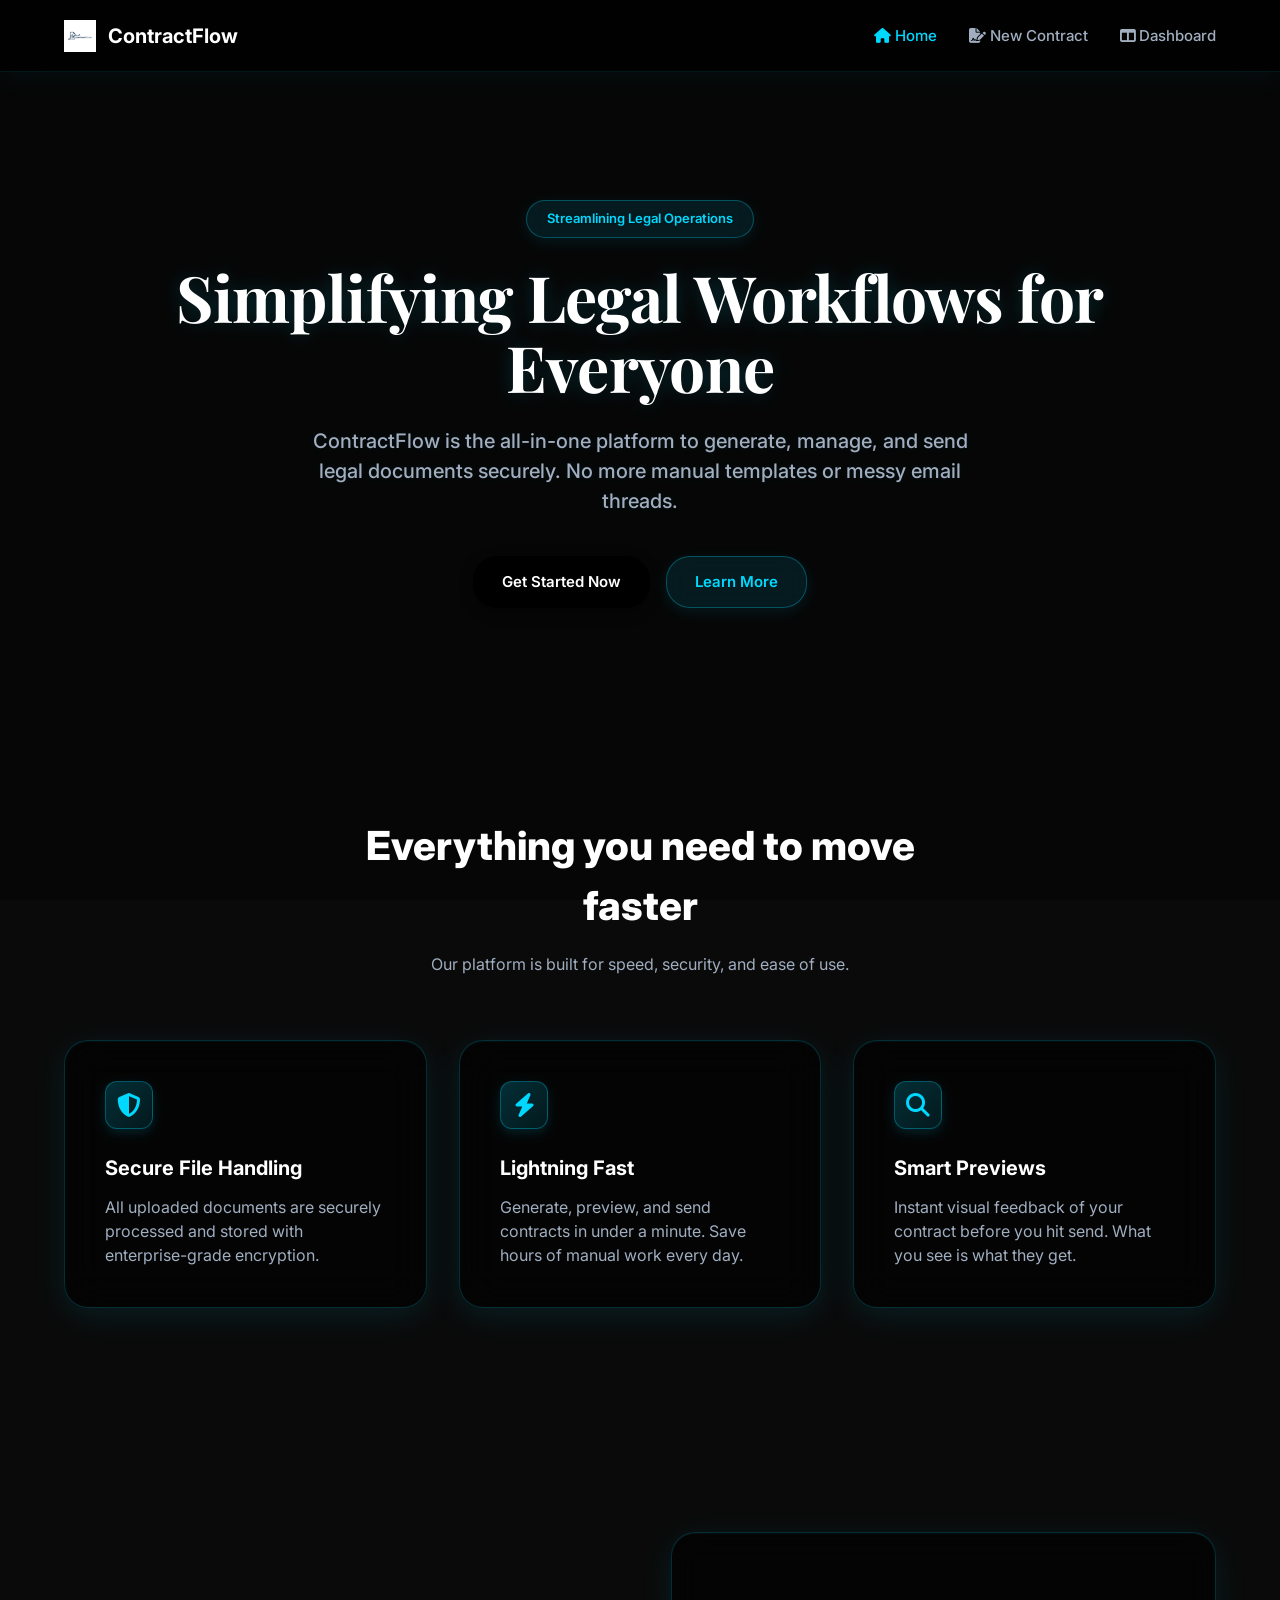
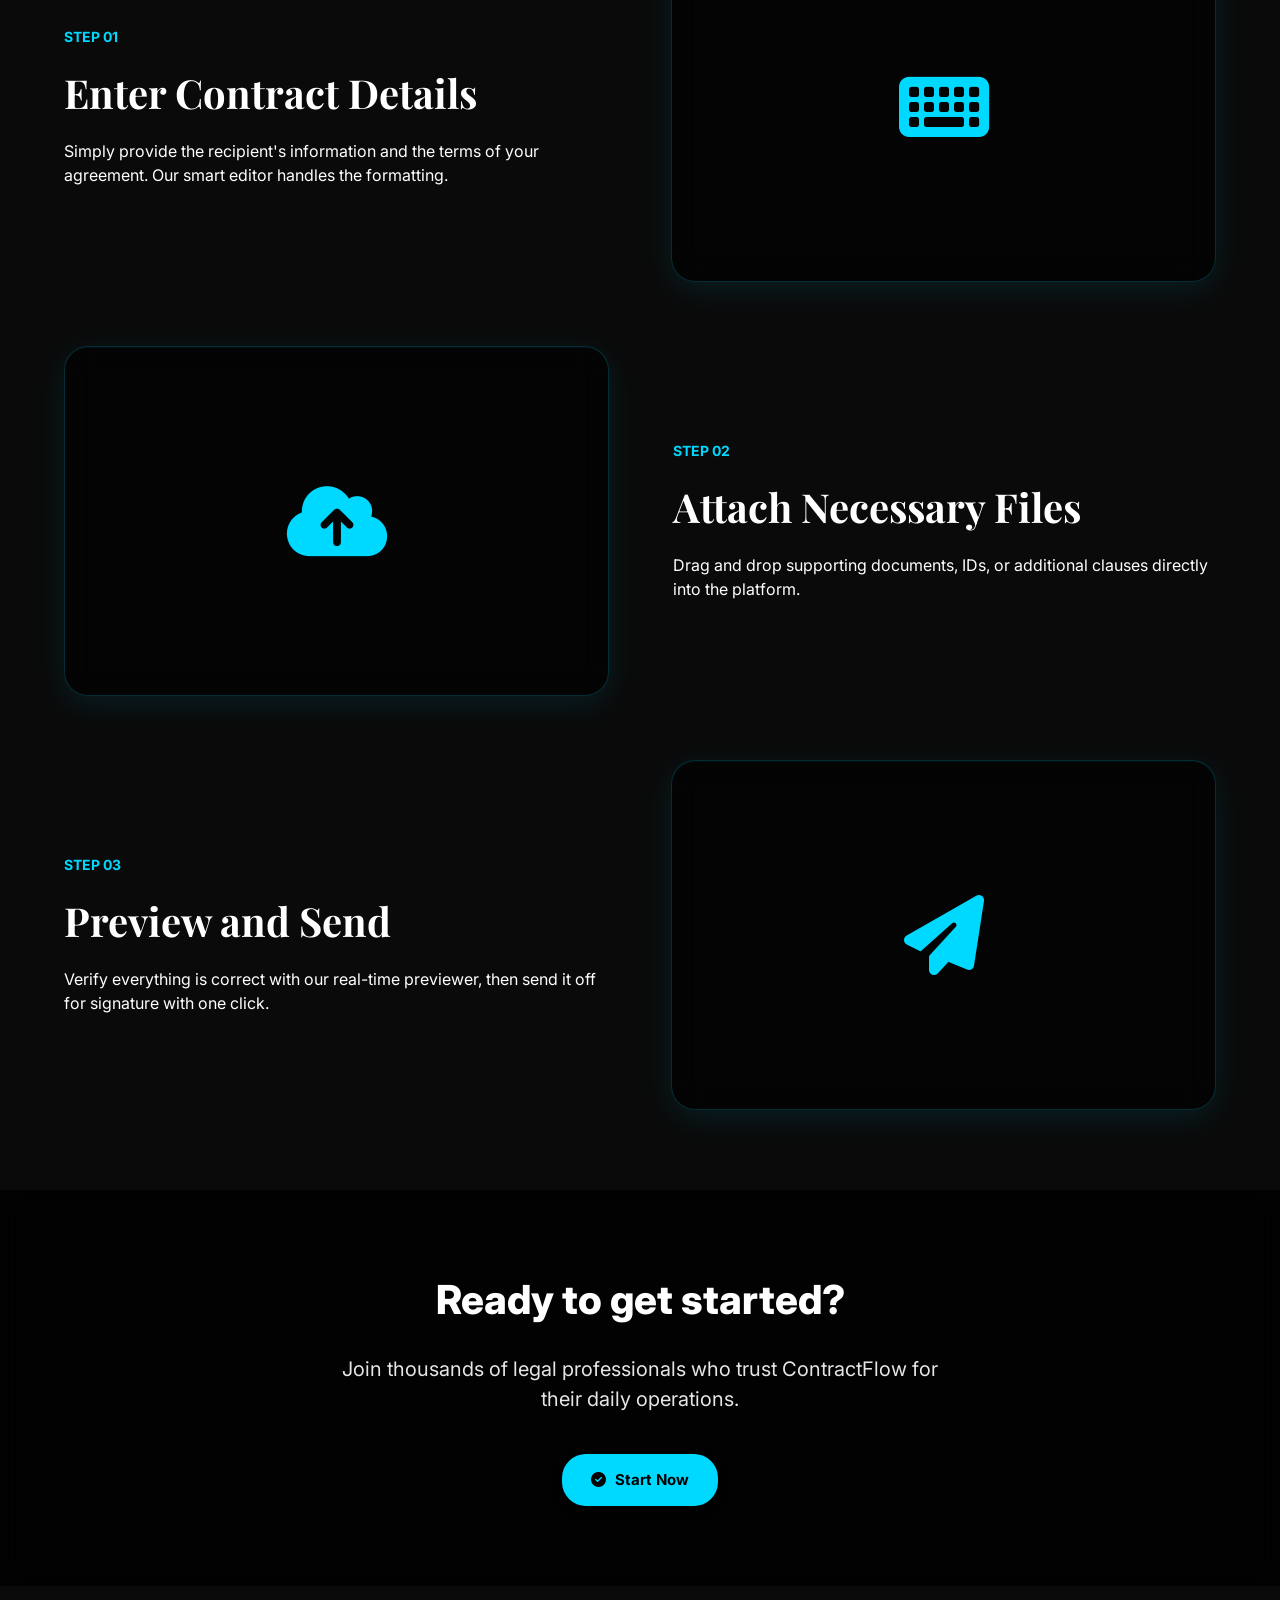
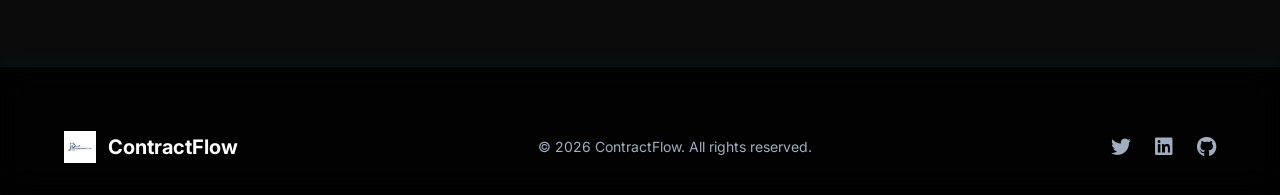
==== index.html @ 4ea2d88c "Initial commit: Add project files" ====
<!DOCTYPE html>
<html lang="en">
<head>
    <meta charset="UTF-8">
    <meta name="viewport" content="width=device-width, initial-scale=1.0">
    <title>ContractFlow | Modern Legal Workflows</title>
    <meta name="description" content="Generate, preview, and send legal contracts in minutes with ContractFlow.">
    <link rel="stylesheet" href="styles.css">
    <link rel="preconnect" href="https://fonts.googleapis.com">
    <link rel="preconnect" href="https://fonts.gstatic.com" crossorigin>
    <link href="https://fonts.googleapis.com/css2?family=Inter:wght@400;500;600;700;800&family=Playfair+Display:wght@700&display=swap" rel="stylesheet">
    <link rel="stylesheet" href="https://cdnjs.cloudflare.com/ajax/libs/font-awesome/6.4.0/css/all.min.css">
</head>
<body>
    <div class="bg-canvas">
        <iframe class="spline-iframe" src="https://my.spline.design/copy-r7EDDtjbL0PECKddyI3Adsd2/" frameborder="0" title="Spline Background"></iframe>
    </div>
    <header>
        <div class="container">
            <a href="index.html" class="logo">
                <img src="logo.png" alt="ContractFlow Logo">
                <span>ContractFlow</span>
            </a>
            <nav>
                <ul>
                    <li><a href="index.html" class="active"><i class="fa-solid fa-house"></i> Home</a></li>
                    <li><a href="new-contract.html"><i class="fa-solid fa-file-signature"></i> New Contract</a></li>
                    <li><a href="dashboard.html"><i class="fa-solid fa-table-columns"></i> Dashboard</a></li>
                </ul>
            </nav>
        </div>
    </header>

    <main>
        <section class="section hero">
            <div class="container">
                <span class="badge">Streamlining Legal Operations</span>
                <h1>Simplifying Legal Workflows for Everyone</h1>
                <p>ContractFlow is the all-in-one platform to generate, manage, and send legal documents securely. No more manual templates or messy email threads.</p>
                <div class="hero-actions">
                    <a href="new-contract.html" class="btn btn-primary">Get Started Now</a>
                    <a href="#features" class="btn btn-secondary">Learn More</a>
                </div>
            </div>
        </section>

        <section id="features" class="section">
            <div class="container">
                <div style="text-align: center; max-width: 600px; margin: 0 auto;">
                    <h2 style="font-size: 2.5rem; font-weight: 800; margin-bottom: 1rem; color: #ffffff;">Everything you need to move faster</h2>
                    <p style="color: var(--text-muted);">Our platform is built for speed, security, and ease of use.</p>
                </div>
                
                <div class="features-grid">
                    <div class="feature-card">
                        <div class="feature-icon"><i class="fa-solid fa-shield-halved"></i></div>
                        <h3>Secure File Handling</h3>
                        <p>All uploaded documents are securely processed and stored with enterprise-grade encryption.</p>
                    </div>
                    <div class="feature-card">
                        <div class="feature-icon"><i class="fa-solid fa-bolt"></i></div>
                        <h3>Lightning Fast</h3>
                        <p>Generate, preview, and send contracts in under a minute. Save hours of manual work every day.</p>
                    </div>
                    <div class="feature-card">
                        <div class="feature-icon"><i class="fa-solid fa-magnifying-glass"></i></div>
                        <h3>Smart Previews</h3>
                        <p>Instant visual feedback of your contract before you hit send. What you see is what they get.</p>
                    </div>
                </div>
            </div>
        </section>

        <section class="section">
            <div class="container">
                <div class="steps-container">
                    <div class="step-item">
                        <div class="step-content">
                            <span class="step-number">Step 01</span>
                            <h3>Enter Contract Details</h3>
                            <p>Simply provide the recipient's information and the terms of your agreement. Our smart editor handles the formatting.</p>
                        </div>
                        <div class="step-image">
                            <i class="fa-solid fa-keyboard" style="font-size: 5rem; color: var(--accent);"></i>
                        </div>
                    </div>
                    <div class="step-item">
                        <div class="step-content">
                            <span class="step-number">Step 02</span>
                            <h3>Attach Necessary Files</h3>
                            <p>Drag and drop supporting documents, IDs, or additional clauses directly into the platform.</p>
                        </div>
                        <div class="step-image">
                            <i class="fa-solid fa-cloud-arrow-up" style="font-size: 5rem; color: var(--accent);"></i>
                        </div>
                    </div>
                    <div class="step-item">
                        <div class="step-content">
                            <span class="step-number">Step 03</span>
                            <h3>Preview and Send</h3>
                            <p>Verify everything is correct with our real-time previewer, then send it off for signature with one click.</p>
                        </div>
                        <div class="step-image">
                            <i class="fa-solid fa-paper-plane" style="font-size: 5rem; color: var(--accent);"></i>
                        </div>
                    </div>
                </div>
            </div>
        </section>

        <section class="section" style="background: rgba(0, 0, 0, 0.8); backdrop-filter: blur(10px); color: white; text-align: center;">
            <div class="container">
                <h2 style="font-size: 2.5rem; font-weight: 800; margin-bottom: 1.5rem;">Ready to get started?</h2>
                <p style="font-size: 1.25rem; opacity: 0.9; margin-bottom: 2.5rem; max-width: 600px; margin-left: auto; margin-right: auto;">Join thousands of legal professionals who trust ContractFlow for their daily operations.</p>
                <a href="new-contract.html" class="btn btn-primary" style="background: #00d9ff; color: #000000; font-weight: 700; border-radius: var(--radius-xl);">
                    <i class="fa-solid fa-circle-check"></i> Start Now
                </a>
            </div>
        </section>
    </main>

    <footer class="main-footer">
        <div class="container">
            <div class="footer-content">
                <div class="logo">
                    <img src="logo.png" alt="ContractFlow Logo">
                    <span>ContractFlow</span>
                </div>
                <div class="copyright">
                    &copy; 2026 ContractFlow. All rights reserved.
                </div>
                <div style="display: flex; gap: 1.5rem; font-size: 1.25rem; color: var(--text-muted);">
                    <i class="fa-brands fa-twitter"></i>
                    <i class="fa-brands fa-linkedin"></i>
                    <i class="fa-brands fa-github"></i>
                </div>
            </div>
        </div>
    </footer>
</body>
</html>
---- styles.css ----
:root {
    /* Dark Theme - Black 3D Spline Alignment */
    --primary: #000000;
    --primary-soft: #1a1a1a;
    --accent: #00d9ff;
    --accent-light: #33e5ff;
    --background: #0a0a0a;
    --secondary-bg: #1a1a1a;
    --glass-bg: rgba(0, 0, 0, 0.8);
    --glass-border: rgba(255, 255, 255, 0.15);
    --glass-bg-dark: rgba(0, 0, 0, 0.5);
    --text-main: #ffffff;
    --text-muted: #a0aec0;
    --border: #2d3748;
    --white: #ffffff;
    --shadow-lg: 0 20px 40px rgba(0, 0, 0, 0.6);
    --shadow-md: 0 10px 24px rgba(0, 0, 0, 0.4);

    /* Typography */
    --font-sans: 'Inter', -apple-system, BlinkMacSystemFont, "Segoe UI", Roboto, sans-serif;
    --font-serif: 'Playfair Display', serif;
    /* Premium Serif for Headings */

    /* Spacing & Borders */
    --radius-xl: 1.5rem;
    --radius-lg: 1rem;
    --radius-md: 0.75rem;
    --radius-sm: 0.5rem;
    --shadow-glass: 0 8px 32px 0 rgba(0, 217, 255, 0.1);
}

* {
    margin: 0;
    padding: 0;
    box-sizing: border-box;
}

body {
    font-family: var(--font-sans);
    color: var(--text-main);
    background-color: var(--background);
    line-height: 1.5;
    -webkit-font-smoothing: antialiased;
    overflow-x: hidden;
}

/* Fixed Spline Background - Optimized for 3D */
.bg-canvas {
    position: fixed;
    top: 0;
    left: 0;
    width: 100%;
    height: 100%;
    z-index: 0;
    pointer-events: auto;
    overflow: hidden;
}

/* Spline Iframe Container */
.spline-iframe {
    width: 100%;
    height: 100%;
    position: absolute;
    top: 0;
    left: 0;
    display: block;
    border: 0;
}

.bg-canvas::after {
    content: "";
    position: absolute;
    inset: 0;
    background: rgba(0, 0, 0, 0.45);
    pointer-events: none;
}

/* CSS Fallback for Spline Aesthetic - Dark 3D Theme */
.spline-fallback {
    position: absolute;
    top: 0;
    left: 0;
    width: 100%;
    height: 100%;
    background: 
        radial-gradient(circle at 30% 40%, rgba(0, 217, 255, 0.2) 0%, transparent 30%),
        radial-gradient(circle at 70% 20%, rgba(0, 217, 255, 0.15) 0%, transparent 30%),
        radial-gradient(circle at 50% 70%, rgba(0, 217, 255, 0.1) 0%, transparent 40%),
        linear-gradient(180deg, rgba(10, 10, 10, 0.9) 0%, rgba(10, 10, 10, 0.95) 100%);
    filter: blur(60px);
    opacity: 0.9;
    animation: moveGradients 25s infinite alternate ease-in-out;
    z-index: 0;
}

@keyframes moveGradients {
    0% {
        transform: scale(1) translate(0, 0);
    }

    50% {
        transform: scale(1.1) translate(3%, 3%);
    }

    100% {
        transform: scale(1.15) translate(6%, 8%);
    }
}

a {
    text-decoration: none;
    color: inherit;
}

ul {
    list-style: none;
}

main {
    position: relative;
    z-index: 5;
}

/* Let swipe/drag reach Spline except on interactive UI controls */
header,
main,
footer {
    pointer-events: none;
}

a,
button,
input,
textarea,
select,
label,
.btn,
.upload-area,
.modal-overlay,
.modal-content,
.form-container,
table,
.feature-card {
    pointer-events: auto;
}

/* Layout Containers */
.container {
    max-width: 1200px;
    margin: 0 auto;
    padding: 0 1.5rem;
}

.section {
    padding: 5rem 0;
    position: relative;
    z-index: 10;
}

/* Header & Navigation - Enhanced for 3D Dark Theme */
header {
    height: 4.5rem;
    display: flex;
    align-items: center;
    border-bottom: 1px solid rgba(0, 217, 255, 0.1);
    position: sticky;
    top: 0;
    background: rgba(0, 0, 0, 0.8);
    backdrop-filter: blur(20px);
    -webkit-backdrop-filter: blur(20px);
    box-shadow: 0 4px 30px rgba(0, 217, 255, 0.05);
    z-index: 100;
}

header .container {
    display: flex;
    justify-content: space-between;
    align-items: center;
    width: 100%;
}

.logo {
    display: flex;
    align-items: center;
    gap: 0.75rem;
    font-weight: 700;
    font-size: 1.25rem;
    color: var(--text-main);
}

.logo img {
    height: 2rem;
    width: 2rem;
    object-fit: contain;
}

nav ul {
    display: flex;
    gap: 2rem;
}

nav a {
    font-size: 0.9375rem;
    font-weight: 500;
    color: var(--text-muted);
    transition: color 0.2s;
}

nav a:hover,
nav a.active {
    color: var(--accent);
}

nav .nav-btn {
    background: var(--primary);
    color: var(--white);
    padding: 0.5rem 1rem;
    border-radius: var(--radius-sm);
}

/* Buttons */
.btn {
    display: inline-flex;
    align-items: center;
    justify-content: center;
    padding: 0.85rem 1.75rem;
    font-weight: 600;
    border-radius: var(--radius-xl);
    transition: all 0.2s cubic-bezier(0.4, 0, 0.2, 1);
    cursor: pointer;
    border: 1px solid transparent;
    gap: 0.6rem;
    font-size: 0.9375rem;
}

.btn-primary {
    background-color: var(--primary);
    color: var(--white);
    box-shadow: 0 4px 14px 0 rgba(0, 0, 0, 0.4);
}

.btn-primary:hover {
    background-color: #00d9ff;
    color: #000000;
    transform: translateY(-2px);
    box-shadow: 0 6px 20px rgba(0, 217, 255, 0.4);
}

.btn-secondary {
    background: rgba(0, 217, 255, 0.1);
    backdrop-filter: blur(12px);
    color: var(--accent);
    border: 1px solid rgba(0, 217, 255, 0.3);
    box-shadow: 0 4px 15px rgba(0, 217, 255, 0.1);
}

.btn-secondary:hover {
    background: rgba(0, 217, 255, 0.2);
    border-color: var(--accent-light);
    color: var(--accent-light);
    box-shadow: 0 8px 24px rgba(0, 217, 255, 0.3);
}

/* Hero Section - Optimized for 3D Background */
.hero {
    text-align: center;
    padding-top: 8rem;
    padding-bottom: 8rem;
    position: relative;
    z-index: 10;
}

.badge {
    display: inline-block;
    padding: 0.5rem 1.25rem;
    background: rgba(0, 217, 255, 0.1);
    backdrop-filter: blur(12px);
    border: 1px solid rgba(0, 217, 255, 0.3);
    border-radius: 9999px;
    font-size: 0.8125rem;
    font-weight: 600;
    color: var(--accent);
    margin-bottom: 1.5rem;
    box-shadow: 0 4px 15px rgba(0, 217, 255, 0.1);
}

.hero h1 {
    font-family: var(--font-serif);
    font-size: 4rem;
    font-weight: 700;
    line-height: 1.1;
    color: #ffffff;
    margin-bottom: 1.5rem;
    letter-spacing: -0.01em;
    text-shadow: 0 0 20px rgba(0, 217, 255, 0.2);
}

.hero p {
    font-size: 1.25rem;
    color: var(--text-muted);
    max-width: 42rem;
    margin: 0 auto 2.5rem;
    font-weight: 500;
    text-shadow: 0 0 10px rgba(0, 217, 255, 0.1);
}

.hero-actions {
    display: flex;
    justify-content: center;
    gap: 1rem;
}

/* Feature Cards - 3D Enhanced */
.features-grid {
    display: grid;
    grid-template-columns: repeat(auto-fit, minmax(280px, 1fr));
    gap: 2rem;
    margin-top: 4rem;
    position: relative;
    z-index: 10;
}

.feature-card {
    padding: 2.5rem;
    background: rgba(0, 0, 0, 0.6);
    backdrop-filter: blur(20px);
    -webkit-backdrop-filter: blur(20px);
    border: 1px solid rgba(0, 217, 255, 0.2);
    border-radius: var(--radius-xl);
    transition: all 0.3s cubic-bezier(0.4, 0, 0.2, 1);
    box-shadow: 0 8px 32px rgba(0, 217, 255, 0.1), inset 0 1px 1px rgba(0, 217, 255, 0.05);
}

.feature-card:hover {
    border-color: var(--accent-light);
    box-shadow: 0 12px 48px rgba(0, 217, 255, 0.2), inset 0 1px 1px rgba(0, 217, 255, 0.1);
    transform: translateY(-6px);
    background: rgba(0, 217, 255, 0.05);
}

.feature-icon {
    width: 3rem;
    height: 3rem;
    background: linear-gradient(135deg, rgba(0, 217, 255, 0.2), rgba(0, 217, 255, 0.1));
    border-radius: var(--radius-md);
    display: flex;
    align-items: center;
    justify-content: center;
    color: var(--accent);
    margin-bottom: 1.5rem;
    font-size: 1.5rem;
    border: 1px solid rgba(0, 217, 255, 0.3);
    box-shadow: 0 4px 12px rgba(0, 217, 255, 0.15);
}

.feature-card h3 {
    font-size: 1.25rem;
    font-weight: 700;
    margin-bottom: 0.75rem;
}

.feature-card p {
    color: var(--text-muted);
}

/* Steps Section */
.steps-container {
    display: flex;
    flex-direction: column;
    gap: 4rem;
    margin-top: 4rem;
}

.step-item {
    display: flex;
    align-items: center;
    gap: 4rem;
}

.step-item:nth-child(even) {
    flex-direction: row-reverse;
}

.step-content {
    flex: 1;
}

.step-number {
    font-size: 0.875rem;
    font-weight: 700;
    color: var(--accent);
    text-transform: uppercase;
    margin-bottom: 1rem;
    display: block;
}

.step-content h3 {
    font-family: var(--font-serif);
    font-size: 2.5rem;
    font-weight: 700;
    margin-bottom: 1rem;
}

.step-image {
    flex: 1;
    background: rgba(0, 0, 0, 0.6);
    backdrop-filter: blur(15px);
    -webkit-backdrop-filter: blur(15px);
    border-radius: var(--radius-xl);
    height: 350px;
    display: flex;
    align-items: center;
    justify-content: center;
    border: 1px solid rgba(0, 217, 255, 0.2);
    box-shadow: 0 8px 32px rgba(0, 217, 255, 0.1), inset 0 1px 1px rgba(0, 217, 255, 0.05);
}

/* Form Styling - 3D Enhanced Dark Theme */
.form-container {
    max-width: 600px;
    margin: 4rem auto;
    padding: 3rem;
    background: rgba(0, 0, 0, 0.7);
    backdrop-filter: blur(25px);
    border: 1px solid rgba(0, 217, 255, 0.2);
    border-radius: var(--radius-xl);
    box-shadow: 0 12px 40px rgba(0, 217, 255, 0.15), inset 0 1px 1px rgba(0, 217, 255, 0.05);
    position: relative;
    z-index: 10;
}

.form-group {
    margin-bottom: 1.5rem;
}

.form-group label {
    display: block;
    font-size: 0.875rem;
    font-weight: 600;
    margin-bottom: 0.5rem;
}

.form-group label span {
    color: #ef4444;
}

.form-control {
    width: 100%;
    padding: 0.75rem 1rem;
    border: 1px solid rgba(0, 217, 255, 0.3);
    border-radius: var(--radius-md);
    font-family: inherit;
    font-size: 0.9375rem;
    transition: all 0.2s;
    background: rgba(255, 255, 255, 0.05);
    color: var(--text-main);
}

.form-control:focus {
    outline: none;
    border-color: var(--accent);
    box-shadow: 0 0 0 3px rgba(0, 217, 255, 0.2);
    background: rgba(0, 217, 255, 0.05);
}

textarea.form-control {
    min-height: 150px;
    resize: vertical;
}

/* Upload Area */
.upload-area {
    border: 2px dashed var(--accent);
    border-radius: var(--radius-md);
    padding: 3rem 2rem;
    text-align: center;
    cursor: pointer;
    transition: all 0.3s cubic-bezier(0.4, 0, 0.2, 1);
    background: rgba(0, 217, 255, 0.05);
    backdrop-filter: blur(12px);
}

.upload-area:hover {
    border-color: var(--accent-light);
    background: rgba(0, 217, 255, 0.15);
    box-shadow: 0 4px 20px rgba(0, 217, 255, 0.3);
}

.upload-icon {
    font-size: 2.5rem;
    color: var(--text-muted);
    margin-bottom: 1rem;
}

/* Dashboard Table */
.dashboard-header {
    display: flex;
    justify-content: space-between;
    align-items: center;
    margin-bottom: 2rem;
}

.search-bar {
    display: flex;
    gap: 1rem;
    flex: 1;
    max-width: 400px;
}

.table-container {
    background: rgba(0, 0, 0, 0.6);
    border: 1px solid rgba(0, 217, 255, 0.2);
    border-radius: var(--radius-lg);
    overflow: hidden;
    box-shadow: 0 8px 32px rgba(0, 217, 255, 0.1);
}

table {
    width: 100%;
    border-collapse: collapse;
    text-align: left;
}

th {
    background: rgba(0, 0, 0, 0.8);
    padding: 1rem 1.5rem;
    font-size: 0.75rem;
    font-weight: 600;
    color: var(--accent);
    text-transform: uppercase;
    letter-spacing: 0.05em;
    border-bottom: 1px solid rgba(0, 217, 255, 0.2);
}

td {
    padding: 1rem 1.5rem;
    border-bottom: 1px solid rgba(0, 217, 255, 0.15);
    font-size: 0.875rem;
    color: var(--text-muted);
}

tr:last-child td {
    border-bottom: none;
}

.status-pill {
    padding: 0.25rem 0.75rem;
    border-radius: 9999px;
    font-size: 0.75rem;
    font-weight: 600;
}

.status-sent {
    background: rgba(0, 217, 255, 0.2);
    color: #00d9ff;
}

/* Footer */
.main-footer {
    padding: 4rem 0 2rem;
    border-top: 1px solid rgba(0, 217, 255, 0.1);
    margin-top: 5rem;
    background: rgba(0, 0, 0, 0.8);
    backdrop-filter: blur(15px);
    -webkit-backdrop-filter: blur(15px);
    position: relative;
    z-index: 10;
    box-shadow: 0 -4px 20px rgba(0, 217, 255, 0.05);
}

.footer-content {
    display: flex;
    justify-content: space-between;
    align-items: center;
}

.copyright {
    color: var(--text-muted);
    font-size: 0.875rem;
}

/* Modal / Preview Styles */
.modal-overlay {
    position: fixed;
    top: 0;
    left: 0;
    width: 100%;
    height: 100%;
    background: rgba(0, 0, 0, 0.8);
    display: none;
    align-items: center;
    justify-content: center;
    z-index: 1000;
    backdrop-filter: blur(4px);
}

.modal-content {
    background: rgba(10, 10, 10, 0.95);
    padding: 3rem;
    border-radius: var(--radius-lg);
    max-width: 800px;
    width: 90%;
    max-height: 90vh;
    overflow-y: auto;
    position: relative;
    border: 1px solid rgba(0, 217, 255, 0.2);
    box-shadow: 0 20px 60px rgba(0, 217, 255, 0.2);
}

/* Spline iframe z-index fix */
.spline-iframe {
    z-index: 1;
    position: relative;
}

.preview-document {
    padding: 2rem;
    border: 1px solid rgba(0, 217, 255, 0.2);
    background: rgba(0, 0, 0, 0.4);
    box-shadow: 0 4px 15px rgba(0, 217, 255, 0.1);
    margin-bottom: 2rem;
    border-radius: var(--radius-md);
    color: var(--text-main);
}

/* Responsive */
@media (max-width: 768px) {
    .hero h1 {
        font-size: 2.5rem;
    }

    .step-item,
    .step-item:nth-child(even) {
        flex-direction: column;
        gap: 2rem;
    }

    .hero-actions {
        flex-direction: column;
    }

    .footer-content {
        flex-direction: column;
        gap: 2rem;
        text-align: center;
    }
}
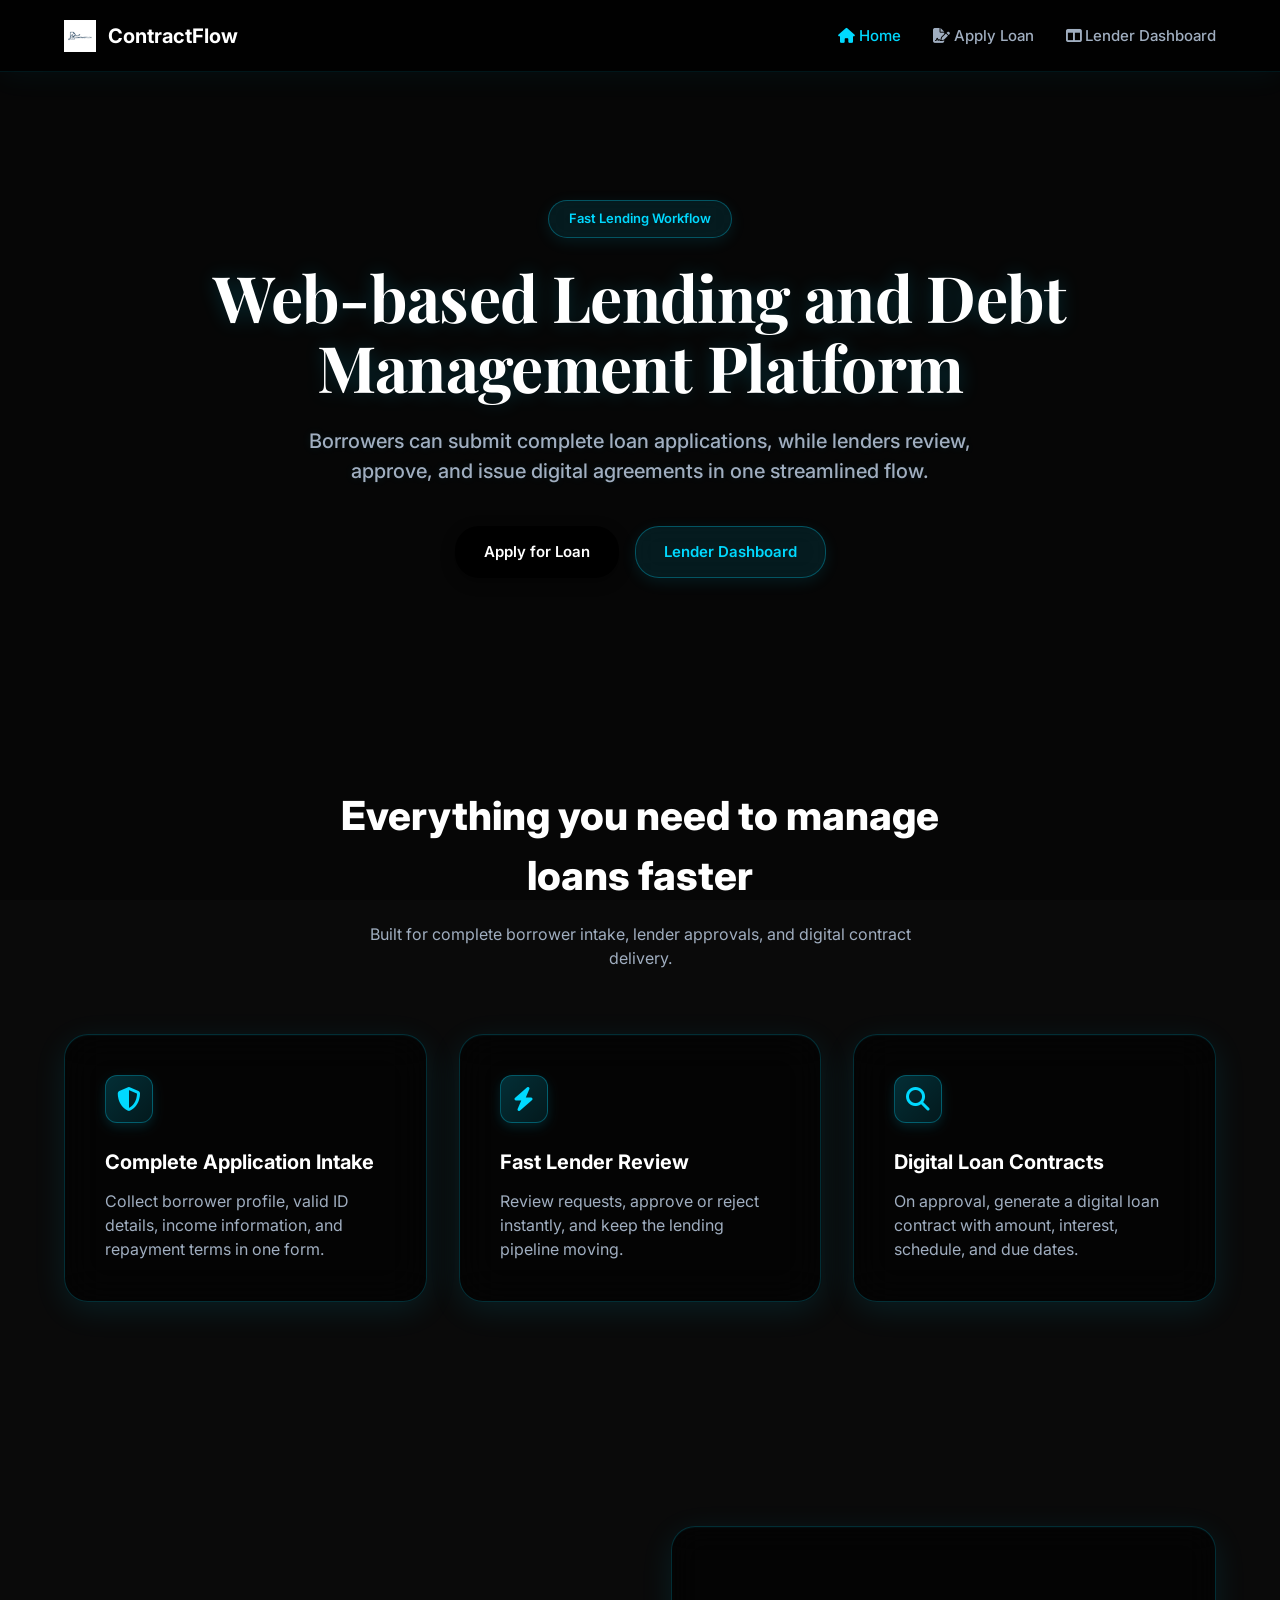
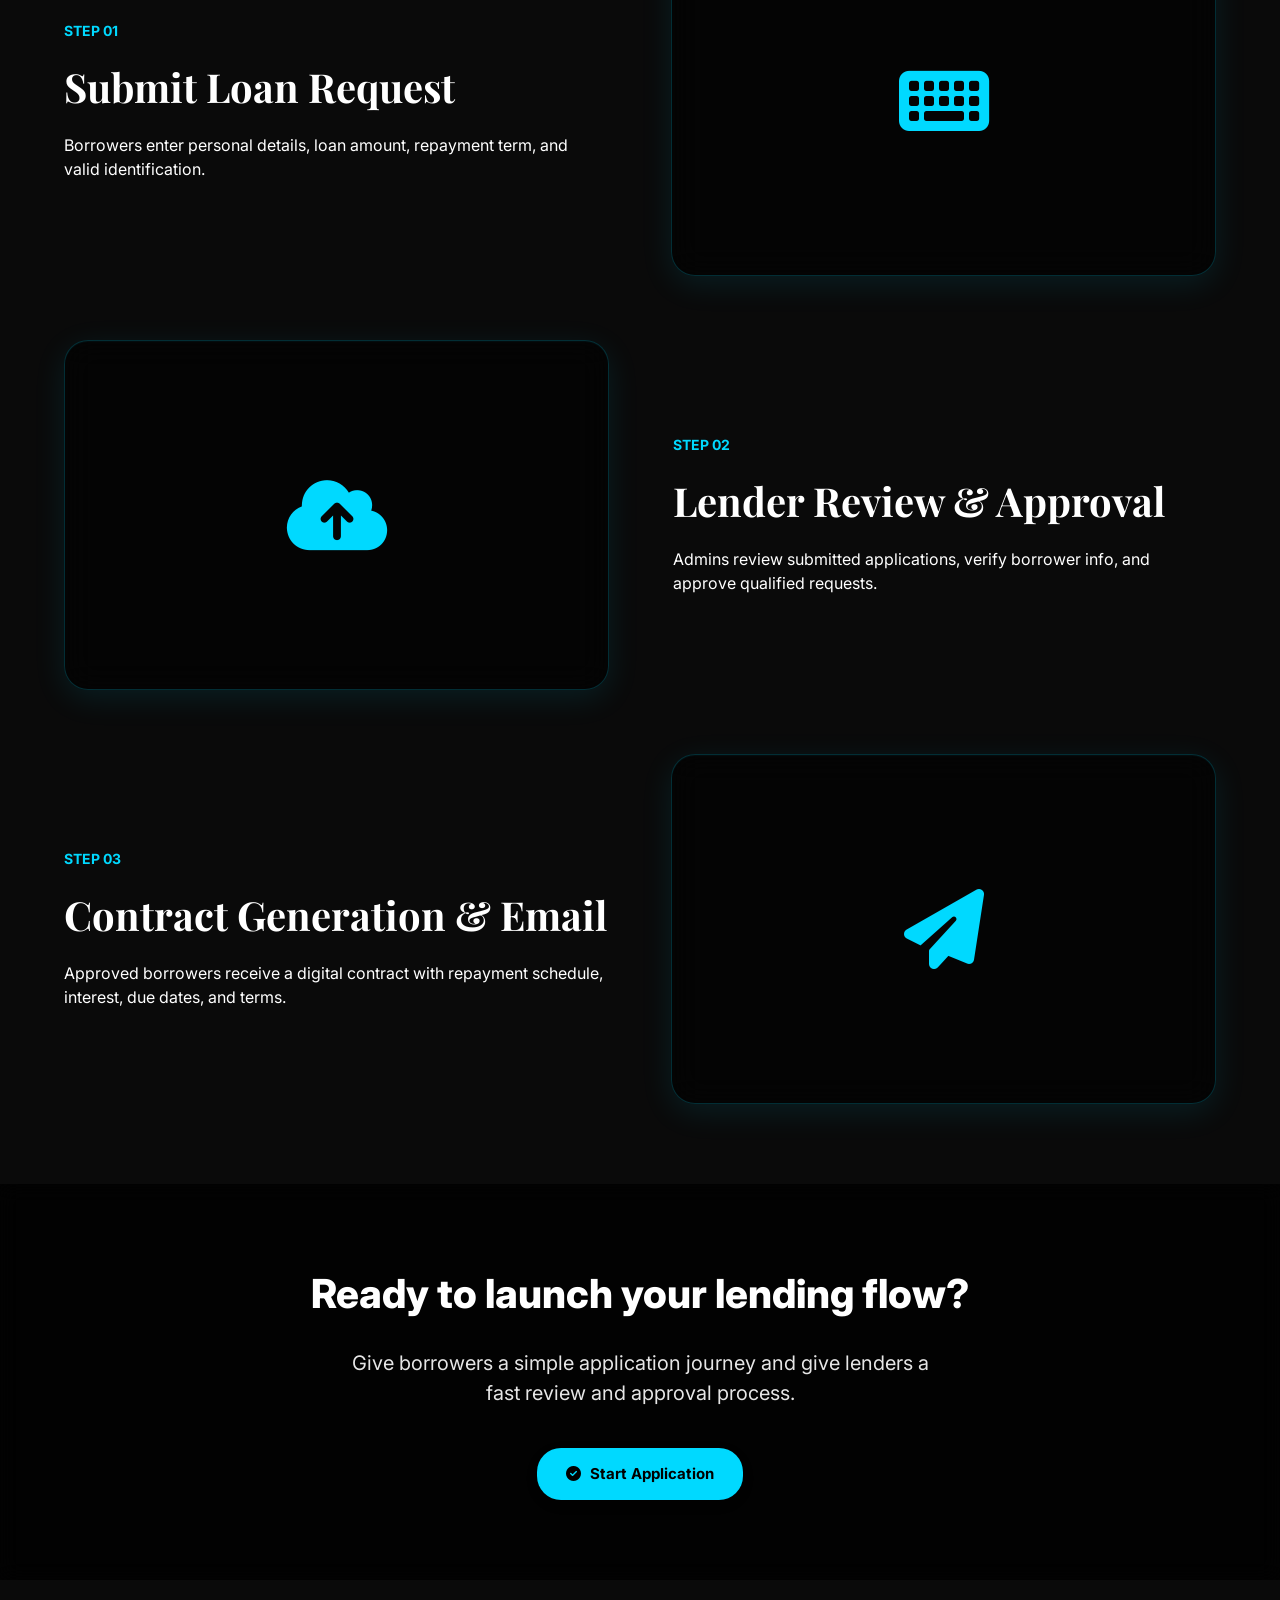
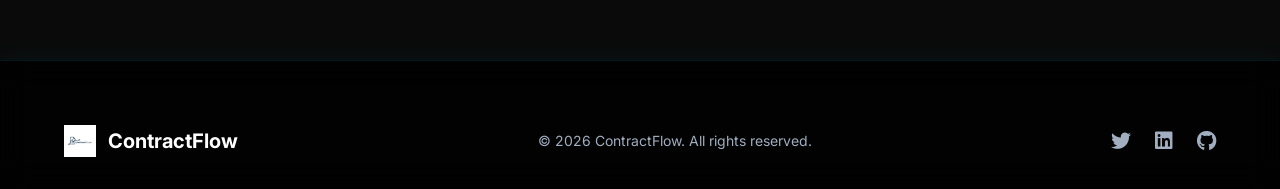
==== commit 53d58d82: "Implement lending flow, dark theme, responsive styles Co-authored-by: Copilot <223556219+Copilot@use" ====
--- a/index.html
+++ b/index.html
@@ -3,8 +3,8 @@
 <head>
     <meta charset="UTF-8">
     <meta name="viewport" content="width=device-width, initial-scale=1.0">
-    <title>ContractFlow | Modern Legal Workflows</title>
-    <meta name="description" content="Generate, preview, and send legal contracts in minutes with ContractFlow.">
+    <title>ContractFlow | Lending & Debt Management</title>
+    <meta name="description" content="Submit loan requests, review applications, and manage repayment contracts in one fast platform.">
     <link rel="stylesheet" href="styles.css">
     <link rel="preconnect" href="https://fonts.googleapis.com">
     <link rel="preconnect" href="https://fonts.gstatic.com" crossorigin>
@@ -24,8 +24,8 @@
             <nav>
                 <ul>
                     <li><a href="index.html" class="active"><i class="fa-solid fa-house"></i> Home</a></li>
-                    <li><a href="new-contract.html"><i class="fa-solid fa-file-signature"></i> New Contract</a></li>
-                    <li><a href="dashboard.html"><i class="fa-solid fa-table-columns"></i> Dashboard</a></li>
+                    <li><a href="new-contract.html"><i class="fa-solid fa-file-signature"></i> Apply Loan</a></li>
+                    <li><a href="dashboard.html"><i class="fa-solid fa-table-columns"></i> Lender Dashboard</a></li>
                 </ul>
             </nav>
         </div>
@@ -34,38 +34,38 @@
     <main>
         <section class="section hero">
             <div class="container">
-                <span class="badge">Streamlining Legal Operations</span>
-                <h1>Simplifying Legal Workflows for Everyone</h1>
-                <p>ContractFlow is the all-in-one platform to generate, manage, and send legal documents securely. No more manual templates or messy email threads.</p>
+                <span class="badge">Fast Lending Workflow</span>
+                <h1>Web-based Lending and Debt Management Platform</h1>
+                <p>Borrowers can submit complete loan applications, while lenders review, approve, and issue digital agreements in one streamlined flow.</p>
                 <div class="hero-actions">
-                    <a href="new-contract.html" class="btn btn-primary">Get Started Now</a>
-                    <a href="#features" class="btn btn-secondary">Learn More</a>
+                    <a href="new-contract.html" class="btn btn-primary">Apply for Loan</a>
+                    <a href="dashboard.html" class="btn btn-secondary">Lender Dashboard</a>
                 </div>
             </div>
         </section>
 
         <section id="features" class="section">
             <div class="container">
-                <div style="text-align: center; max-width: 600px; margin: 0 auto;">
-                    <h2 style="font-size: 2.5rem; font-weight: 800; margin-bottom: 1rem; color: #ffffff;">Everything you need to move faster</h2>
-                    <p style="color: var(--text-muted);">Our platform is built for speed, security, and ease of use.</p>
+                <div class="section-intro">
+                    <h2 style="font-size: 2.5rem; font-weight: 800; margin-bottom: 1rem; color: #ffffff;">Everything you need to manage loans faster</h2>
+                    <p style="color: var(--text-muted);">Built for complete borrower intake, lender approvals, and digital contract delivery.</p>
                 </div>
                 
                 <div class="features-grid">
                     <div class="feature-card">
                         <div class="feature-icon"><i class="fa-solid fa-shield-halved"></i></div>
-                        <h3>Secure File Handling</h3>
-                        <p>All uploaded documents are securely processed and stored with enterprise-grade encryption.</p>
+                        <h3>Complete Application Intake</h3>
+                        <p>Collect borrower profile, valid ID details, income information, and repayment terms in one form.</p>
                     </div>
                     <div class="feature-card">
                         <div class="feature-icon"><i class="fa-solid fa-bolt"></i></div>
-                        <h3>Lightning Fast</h3>
-                        <p>Generate, preview, and send contracts in under a minute. Save hours of manual work every day.</p>
+                        <h3>Fast Lender Review</h3>
+                        <p>Review requests, approve or reject instantly, and keep the lending pipeline moving.</p>
                     </div>
                     <div class="feature-card">
                         <div class="feature-icon"><i class="fa-solid fa-magnifying-glass"></i></div>
-                        <h3>Smart Previews</h3>
-                        <p>Instant visual feedback of your contract before you hit send. What you see is what they get.</p>
+                        <h3>Digital Loan Contracts</h3>
+                        <p>On approval, generate a digital loan contract with amount, interest, schedule, and due dates.</p>
                     </div>
                 </div>
             </div>
@@ -77,8 +77,8 @@
                     <div class="step-item">
                         <div class="step-content">
                             <span class="step-number">Step 01</span>
-                            <h3>Enter Contract Details</h3>
-                            <p>Simply provide the recipient's information and the terms of your agreement. Our smart editor handles the formatting.</p>
+                            <h3>Submit Loan Request</h3>
+                            <p>Borrowers enter personal details, loan amount, repayment term, and valid identification.</p>
                         </div>
                         <div class="step-image">
                             <i class="fa-solid fa-keyboard" style="font-size: 5rem; color: var(--accent);"></i>
@@ -87,8 +87,8 @@
                     <div class="step-item">
                         <div class="step-content">
                             <span class="step-number">Step 02</span>
-                            <h3>Attach Necessary Files</h3>
-                            <p>Drag and drop supporting documents, IDs, or additional clauses directly into the platform.</p>
+                            <h3>Lender Review & Approval</h3>
+                            <p>Admins review submitted applications, verify borrower info, and approve qualified requests.</p>
                         </div>
                         <div class="step-image">
                             <i class="fa-solid fa-cloud-arrow-up" style="font-size: 5rem; color: var(--accent);"></i>
@@ -97,8 +97,8 @@
                     <div class="step-item">
                         <div class="step-content">
                             <span class="step-number">Step 03</span>
-                            <h3>Preview and Send</h3>
-                            <p>Verify everything is correct with our real-time previewer, then send it off for signature with one click.</p>
+                            <h3>Contract Generation & Email</h3>
+                            <p>Approved borrowers receive a digital contract with repayment schedule, interest, due dates, and terms.</p>
                         </div>
                         <div class="step-image">
                             <i class="fa-solid fa-paper-plane" style="font-size: 5rem; color: var(--accent);"></i>
@@ -108,12 +108,12 @@
             </div>
         </section>
 
-        <section class="section" style="background: rgba(0, 0, 0, 0.8); backdrop-filter: blur(10px); color: white; text-align: center;">
+        <section class="section cta-section">
             <div class="container">
-                <h2 style="font-size: 2.5rem; font-weight: 800; margin-bottom: 1.5rem;">Ready to get started?</h2>
-                <p style="font-size: 1.25rem; opacity: 0.9; margin-bottom: 2.5rem; max-width: 600px; margin-left: auto; margin-right: auto;">Join thousands of legal professionals who trust ContractFlow for their daily operations.</p>
+                <h2 class="cta-title">Ready to launch your lending flow?</h2>
+                <p class="cta-copy">Give borrowers a simple application journey and give lenders a fast review and approval process.</p>
                 <a href="new-contract.html" class="btn btn-primary" style="background: #00d9ff; color: #000000; font-weight: 700; border-radius: var(--radius-xl);">
-                    <i class="fa-solid fa-circle-check"></i> Start Now
+                    <i class="fa-solid fa-circle-check"></i> Start Application
                 </a>
             </div>
         </section>
@@ -129,7 +129,7 @@
                 <div class="copyright">
                     &copy; 2026 ContractFlow. All rights reserved.
                 </div>
-                <div style="display: flex; gap: 1.5rem; font-size: 1.25rem; color: var(--text-muted);">
+                <div class="social-links">
                     <i class="fa-brands fa-twitter"></i>
                     <i class="fa-brands fa-linkedin"></i>
                     <i class="fa-brands fa-github"></i>
--- a/styles.css
+++ b/styles.css
@@ -157,6 +157,12 @@
     z-index: 10;
 }
 
+.section-intro {
+    text-align: center;
+    max-width: 600px;
+    margin: 0 auto;
+}
+
 /* Header & Navigation - Enhanced for 3D Dark Theme */
 header {
     height: 4.5rem;
@@ -433,6 +439,16 @@
     margin-bottom: 1.5rem;
 }
 
+.form-grid {
+    display: grid;
+    grid-template-columns: repeat(2, minmax(0, 1fr));
+    gap: 1rem 1.25rem;
+}
+
+.form-group.full {
+    grid-column: 1 / -1;
+}
+
 .form-group label {
     display: block;
     font-size: 0.875rem;
@@ -463,9 +479,59 @@
     background: rgba(0, 217, 255, 0.05);
 }
 
+.form-control.has-error {
+    border-color: #ef4444;
+    box-shadow: 0 0 0 3px rgba(239, 68, 68, 0.2);
+}
+
 textarea.form-control {
     min-height: 150px;
     resize: vertical;
+}
+
+.error-text {
+    min-height: 1.1rem;
+    margin-top: 0.4rem;
+    font-size: 0.8125rem;
+    color: #f87171;
+}
+
+.draft-status {
+    min-height: 1.1rem;
+    margin-top: 0.75rem;
+    font-size: 0.8125rem;
+    color: var(--accent-light);
+}
+
+.form-group label.checkbox-label {
+    display: inline-flex;
+    align-items: center;
+    gap: 0.6rem;
+    line-height: 1.4;
+    margin-bottom: 0;
+}
+
+.checkbox-label input[type="checkbox"] {
+    width: 1rem;
+    height: 1rem;
+}
+
+.checkbox-label input[type="checkbox"].has-error {
+    outline: 2px solid rgba(239, 68, 68, 0.8);
+    outline-offset: 2px;
+}
+
+.upload-file-list {
+    margin-top: 1rem;
+    font-size: 0.875rem;
+    color: var(--text-muted);
+}
+
+.upload-file-list ul {
+    list-style: none;
+    display: flex;
+    flex-direction: column;
+    gap: 0.35rem;
 }
 
 /* Upload Area */
@@ -500,11 +566,41 @@
     margin-bottom: 2rem;
 }
 
+.dashboard-main {
+    margin-top: 3rem;
+}
+
+.dashboard-controls {
+    margin-bottom: 2rem;
+    display: flex;
+    gap: 1rem;
+    align-items: center;
+}
+
 .search-bar {
-    display: flex;
-    gap: 1rem;
     flex: 1;
     max-width: 400px;
+}
+
+.search-input-wrap {
+    position: relative;
+}
+
+.search-input {
+    padding-left: 2.5rem;
+}
+
+.search-icon {
+    position: absolute;
+    left: 1rem;
+    top: 50%;
+    transform: translateY(-50%);
+    color: var(--text-muted);
+    pointer-events: none;
+}
+
+.filter-btn {
+    padding: 0.75rem;
 }
 
 .table-container {
@@ -553,6 +649,43 @@
 .status-sent {
     background: rgba(0, 217, 255, 0.2);
     color: #00d9ff;
+}
+
+.status-pending {
+    background: rgba(250, 204, 21, 0.18);
+    color: #facc15;
+}
+
+.status-approved {
+    background: rgba(34, 197, 94, 0.18);
+    color: #22c55e;
+}
+
+.status-rejected {
+    background: rgba(239, 68, 68, 0.18);
+    color: #ef4444;
+}
+
+.action-btns {
+    display: flex;
+    flex-wrap: wrap;
+    gap: 0.5rem;
+}
+
+.action-btn {
+    padding: 0.4rem 0.75rem;
+    font-size: 0.8125rem;
+}
+
+.reject-btn {
+    border-color: rgba(239, 68, 68, 0.45);
+    color: #fca5a5;
+}
+
+.reject-btn:hover {
+    background: rgba(239, 68, 68, 0.15);
+    color: #fecaca;
+    border-color: rgba(239, 68, 68, 0.75);
 }
 
 /* Footer */
@@ -574,6 +707,13 @@
     align-items: center;
 }
 
+.social-links {
+    display: flex;
+    gap: 1.5rem;
+    font-size: 1.25rem;
+    color: var(--text-muted);
+}
+
 .copyright {
     color: var(--text-muted);
     font-size: 0.875rem;
@@ -607,6 +747,44 @@
     box-shadow: 0 20px 60px rgba(0, 217, 255, 0.2);
 }
 
+.form-header {
+    margin-bottom: 2rem;
+    border-bottom: 1px solid rgba(0, 217, 255, 0.2);
+    padding-bottom: 1.5rem;
+}
+
+.form-actions {
+    display: flex;
+    gap: 1rem;
+    margin-top: 2rem;
+}
+
+.modal-actions {
+    display: flex;
+    justify-content: flex-end;
+    gap: 1rem;
+}
+
+.cta-section {
+    background: rgba(0, 0, 0, 0.8);
+    backdrop-filter: blur(10px);
+    color: var(--text-main);
+    text-align: center;
+}
+
+.cta-title {
+    font-size: 2.5rem;
+    font-weight: 800;
+    margin-bottom: 1.5rem;
+}
+
+.cta-copy {
+    font-size: 1.25rem;
+    opacity: 0.9;
+    margin: 0 auto 2.5rem;
+    max-width: 600px;
+}
+
 /* Spline iframe z-index fix */
 .spline-iframe {
     z-index: 1;
@@ -624,9 +802,90 @@
 }
 
 /* Responsive */
+@media (max-width: 1024px) {
+    .container {
+        padding: 0 1rem;
+    }
+
+    .section {
+        padding: 4rem 0;
+    }
+
+    .hero {
+        padding-top: 6rem;
+        padding-bottom: 6rem;
+    }
+
+    .hero h1 {
+        font-size: 3.25rem;
+    }
+
+    .step-item {
+        gap: 2rem;
+    }
+
+    .step-content h3 {
+        font-size: 2rem;
+    }
+
+    .step-image {
+        height: 280px;
+    }
+}
+
 @media (max-width: 768px) {
+    header {
+        height: auto;
+        padding: 0.75rem 0;
+    }
+
+    header .container {
+        flex-direction: column;
+        align-items: flex-start;
+        gap: 0.75rem;
+    }
+
+    nav {
+        width: 100%;
+    }
+
+    nav ul {
+        gap: 0.5rem;
+        overflow-x: auto;
+        white-space: nowrap;
+        padding-bottom: 0.25rem;
+    }
+
+    nav ul::-webkit-scrollbar {
+        height: 4px;
+    }
+
+    nav ul::-webkit-scrollbar-thumb {
+        background: rgba(0, 217, 255, 0.35);
+        border-radius: 9999px;
+    }
+
+    nav a {
+        display: inline-flex;
+        align-items: center;
+        gap: 0.35rem;
+        padding: 0.5rem 0.75rem;
+        border: 1px solid rgba(0, 217, 255, 0.2);
+        border-radius: var(--radius-sm);
+        background: rgba(0, 0, 0, 0.4);
+    }
+
+    .hero {
+        padding-top: 4.5rem;
+        padding-bottom: 4.5rem;
+    }
+
     .hero h1 {
         font-size: 2.5rem;
+    }
+
+    .hero p {
+        font-size: 1.05rem;
     }
 
     .step-item,
@@ -635,13 +894,86 @@
         gap: 2rem;
     }
 
+    .step-content h3 {
+        font-size: 1.7rem;
+    }
+
+    .step-image {
+        width: 100%;
+        height: 220px;
+    }
+
     .hero-actions {
         flex-direction: column;
     }
 
-    .footer-content {
+    .hero-actions .btn {
+        width: 100%;
+    }
+
+    .features-grid {
+        grid-template-columns: 1fr;
+        gap: 1rem;
+    }
+
+    .feature-card {
+        padding: 1.5rem;
+    }
+
+    .form-container {
+        margin: 2rem auto;
+        padding: 1.25rem;
+    }
+
+    .form-grid {
+        grid-template-columns: 1fr;
+    }
+
+    .form-actions {
         flex-direction: column;
-        gap: 2rem;
-        text-align: center;
-    }
-}
+    }
+
+    .form-actions .btn {
+        width: 100%;
+    }
+
+    .dashboard-main {
+        margin-top: 1.5rem;
+    }
+
+    .dashboard-header {
+        flex-direction: column;
+        align-items: flex-start;
+        gap: 1rem;
+    }
+
+    .dashboard-header .btn {
+        width: 100%;
+    }
+
+    .dashboard-controls {
+        flex-direction: column;
+        align-items: stretch;
+    }
+
+    .search-bar {
+        max-width: none;
+        width: 100%;
+    }
+
+    .filter-btn {
+        width: 100%;
+    }
+
+    .table-container {
+        overflow-x: auto;
+        -webkit-overflow-scrolling: touch;
+    }
+
+    table {
+        min-width: 920px;
+    }
+
+    .modal-content {
+        width: calc(100% - 1.5rem);
+    }],
